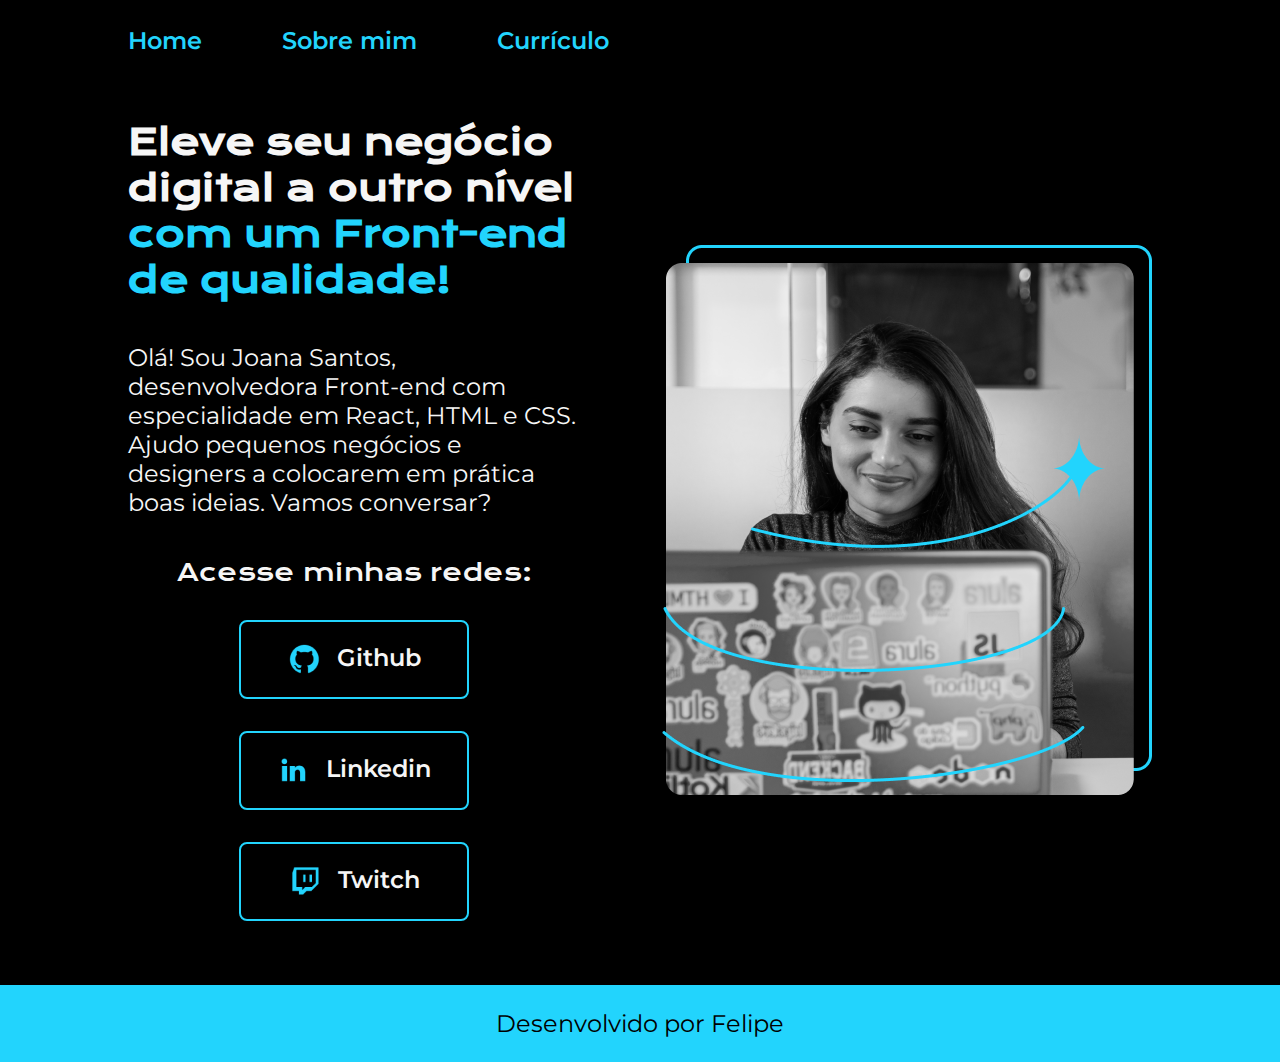
==== index.html @ f92848f3 "Add files via upload" ====
<!DOCTYPE html>
<html lang="pt-br">
<head>
    <meta charset="UTF-8">
    <meta name="viewport" content="width=device-width, initial-scale=1.0">
    <title>Portfolio</title>
    <link rel="stylesheet" href="./styles/style.css">
</head>
<body>
    <header class="cabecalho">
        <nav class="cabecalho__menu">
            <a class="cabecalho__menu__link" href="index.html">Home</a>
            <a class="cabecalho__menu__link" href="about.html">Sobre mim</a>
            <a class="cabecalho__menu__link" href="curriculo.html">Currículo</a>   
        </nav>
    </header>
    <main class="apresentacao">
        <section class="apresentacao__conteudo">
            <h1 class="apresentacao__conteudo__titulo">Eleve seu negócio digital a outro nível <strong class="titulo__destaque">com um Front-end de qualidade!</strong></h1>
            <p class="apresentacao__conteudo__texto">Olá! Sou Joana Santos, desenvolvedora Front-end com especialidade em React, HTML e CSS. Ajudo pequenos negócios e designers a colocarem em prática boas ideias. Vamos conversar?</p>
            <div class="apresentacao__links">
                <h2 class="apresentacao__links__subtitulo">Acesse minhas redes:</h2>
                <a class="apresentacao__links__navegacao" href="https://github.com/rafaballerini">
                    <img src="assets/github.png">
                    Github
                </a>
                <a class="apresentacao__links__navegacao" href="https://linkedin.com/in/rafaellaballerini">
                    <img src="assets/linkedin.png">
                    Linkedin
                </a>
                <a class="apresentacao__links__navegacao" href="https://twitch.tv/guilimadev">
                    <img src="assets/twitch.png">
                    Twitch
                </a>
            </div>
        </section>
        <img class="apresentacao__imagem" src="assets/Joana.png" alt="Foto">
    </main>
    <footer class="rodape">
        <p>Desenvolvido por Felipe</p>
    </footer>
</body>
</html>
---- styles/style.css ----
@import url('https://fonts.googleapis.com/css2?family=Krona+One&family=Montserrat:wght@400;600&display=swap');

:root {
    --cor-primaria: #000000;
    --cor-secundaria: #F6F6F6;
    --cor-terciaria: #22D4FD;
    --cor-hover: #272727;

    --fonte-primaria: 'Krona One', sans-serif;
    --fonte-secundaria: 'Montserrat', sans-serif;
}

* {
    margin: 0;
    padding: 0;
}

body {
    box-sizing: border-box;
    background-color: var(--cor-primaria);
    color: var(--cor-secundaria);
}

.cabecalho {
    padding: 2% 0 0 10%;
}

.cabecalho__menu {
    display: flex;
    gap: 80px;
}

.cabecalho__menu__link {
    font-family: var(--fonte-secundaria);
    font-size: 1.5rem;
    font-weight: 600;
    color: var(--cor-terciaria);
    text-decoration: none;
}

.apresentacao {
    padding: 5% 10%;
    display: flex;
    align-items: center;
    justify-content: space-between;
    gap: 82px;
}

.apresentacao__conteudo {
    width: 50%;
    display: flex;
    flex-direction: column;
    gap: 40px;
}

.apresentacao__conteudo__titulo {
    font-size: 2.25rem;
    font-family: var(--fonte-primaria);
}

.titulo__destaque {
    color: var(--cor-terciaria);
}

.apresentacao__conteudo__texto {   
    font-size: 1.5rem;
    font-family: var(--fonte-secundaria);
    text-decoration: none;
}

.apresentacao__links__subtitulo {
    font-family: var(--fonte-primaria);
    font-weight: 400;
    font-size: 1.5rem;
}

.apresentacao__links {
    display: flex;
    flex-direction: column;
    justify-content: space-between;
    align-items: center;
    gap: 32px;
}

.apresentacao__links__navegacao {
    display: flex;
    justify-content: center;
    gap: 16px;
    border: 2px solid var(--cor-terciaria);
    width: 50%;
    text-align: center;
    border-radius: 8px;
    font-size: 1.5rem;
    font-weight: 600;
    padding: 21.5px 0;
    text-decoration: none;
    color: var(--cor-secundaria);
    font-family: var(--fonte-secundaria);
}

.apresentacao__links__navegacao:hover {
    background-color: var(--cor-hover);
    padding: 3%;
}

.apresentacao__imagem {
    width: 50%;
}

.apresentacao__link_curriculo {
    text-decoration: none;
    color: var(--cor-terciaria);
}

.rodape {
    padding: 24px;
    color: var(--cor-primaria);
    background-color: var(--cor-terciaria);
    text-align: center;
    font-family: var(--fonte-secundaria);
    font-size: 1.5rem;
    font-weight: 400;
}

@media (max-width: 1200px) {
    .cabecalho {
        padding: 6% 0%;
        
    }

    .cabecalho__menu {
        justify-content: center;
    }

    .apresentacao {
        flex-direction: column-reverse;
        padding: 5%;
    }

    .apresentacao__conteudo {
        width: auto;
    }
}
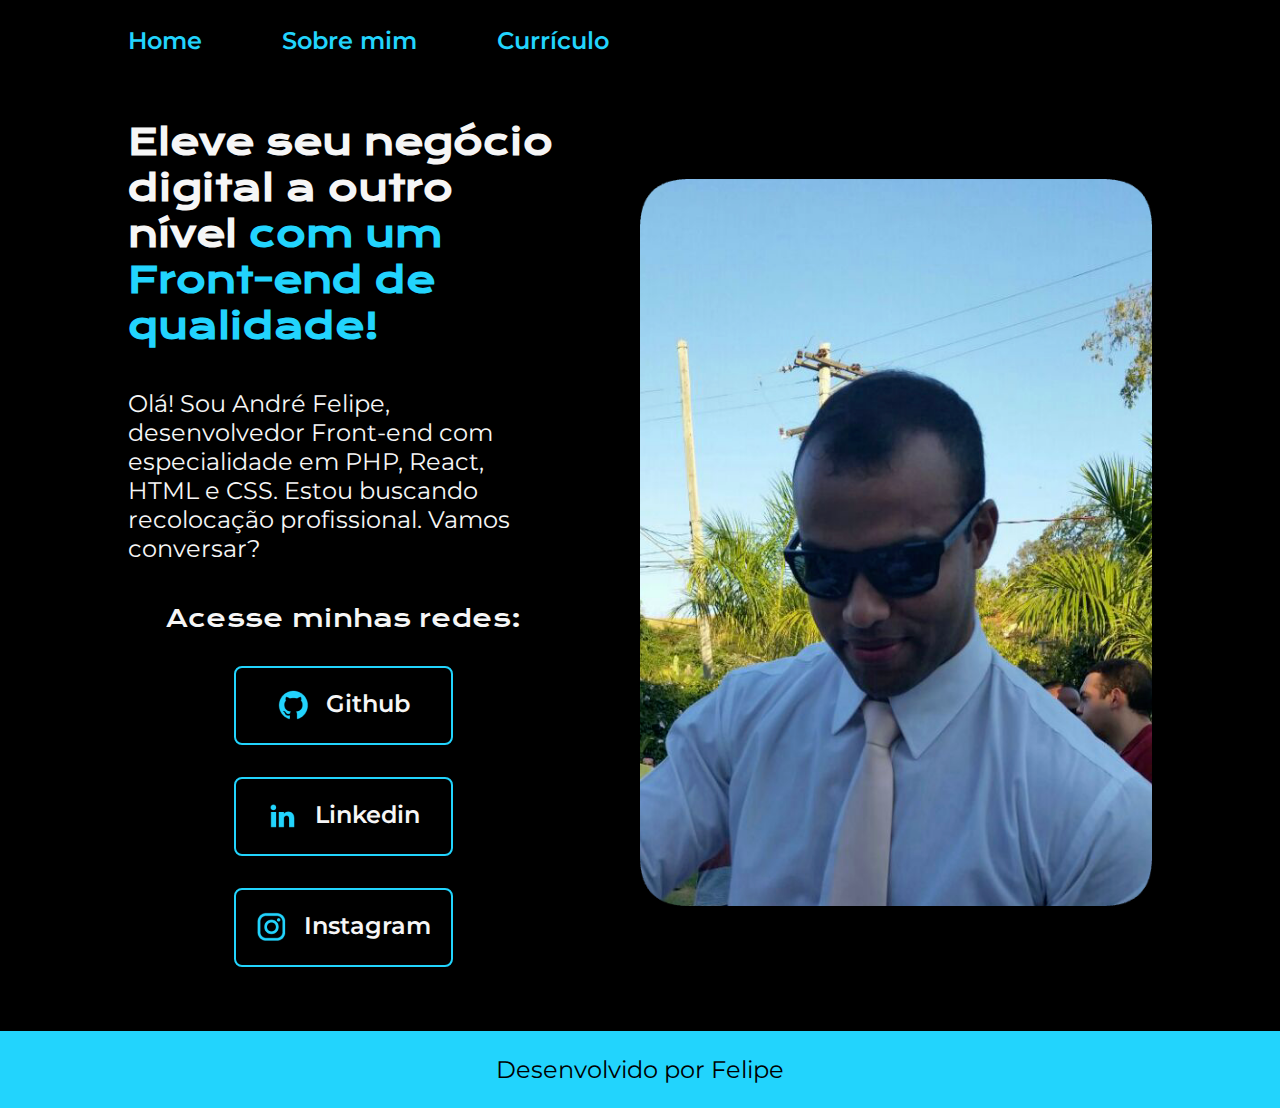
==== commit 901dcbf1: "inserido imagem e descrião" ====
--- a/index.html
+++ b/index.html
@@ -17,24 +17,24 @@
     <main class="apresentacao">
         <section class="apresentacao__conteudo">
             <h1 class="apresentacao__conteudo__titulo">Eleve seu negócio digital a outro nível <strong class="titulo__destaque">com um Front-end de qualidade!</strong></h1>
-            <p class="apresentacao__conteudo__texto">Olá! Sou Joana Santos, desenvolvedora Front-end com especialidade em React, HTML e CSS. Ajudo pequenos negócios e designers a colocarem em prática boas ideias. Vamos conversar?</p>
+            <p class="apresentacao__conteudo__texto">Olá! Sou André Felipe, desenvolvedor Front-end com especialidade em PHP, React, HTML e CSS. Estou buscando recolocação profissional. Vamos conversar?</p>
             <div class="apresentacao__links">
                 <h2 class="apresentacao__links__subtitulo">Acesse minhas redes:</h2>
-                <a class="apresentacao__links__navegacao" href="https://github.com/rafaballerini">
+                <a class="apresentacao__links__navegacao" href="https://github.com/felipepsrj" target="_blank">
                     <img src="assets/github.png">
                     Github
                 </a>
-                <a class="apresentacao__links__navegacao" href="https://linkedin.com/in/rafaellaballerini">
+                <a class="apresentacao__links__navegacao" href="https://linkedin.com/in/andrefeliperj" target="_blank">
                     <img src="assets/linkedin.png">
                     Linkedin
                 </a>
-                <a class="apresentacao__links__navegacao" href="https://twitch.tv/guilimadev">
-                    <img src="assets/twitch.png">
-                    Twitch
+                <a class="apresentacao__links__navegacao" href="https://instagram.com/andrefeliperj_" target="_blank">
+                    <img src="assets/instagram.png">
+                    Instagram
                 </a>
             </div>
         </section>
-        <img class="apresentacao__imagem" src="assets/Joana.png" alt="Foto">
+        <img class="apresentacao__imagem" src="assets/oculos-felipe.png" alt="Foto inicial">
     </main>
     <footer class="rodape">
         <p>Desenvolvido por Felipe</p>
--- a/styles/style.css
+++ b/styles/style.css
@@ -107,6 +107,13 @@
     width: 50%;
 }
 
+.apresentacao__imagem__curriculo {
+    width: 20%;
+    display: flex;
+    flex-direction: column;
+    gap: 40px;
+}
+
 .apresentacao__link_curriculo {
     text-decoration: none;
     color: var(--cor-terciaria);
@@ -122,6 +129,7 @@
     font-weight: 400;
 }
 
+
 @media (max-width: 1200px) {
     .cabecalho {
         padding: 6% 0%;
@@ -130,6 +138,7 @@
 
     .cabecalho__menu {
         justify-content: center;
+        gap: 40px;
     }
 
     .apresentacao {
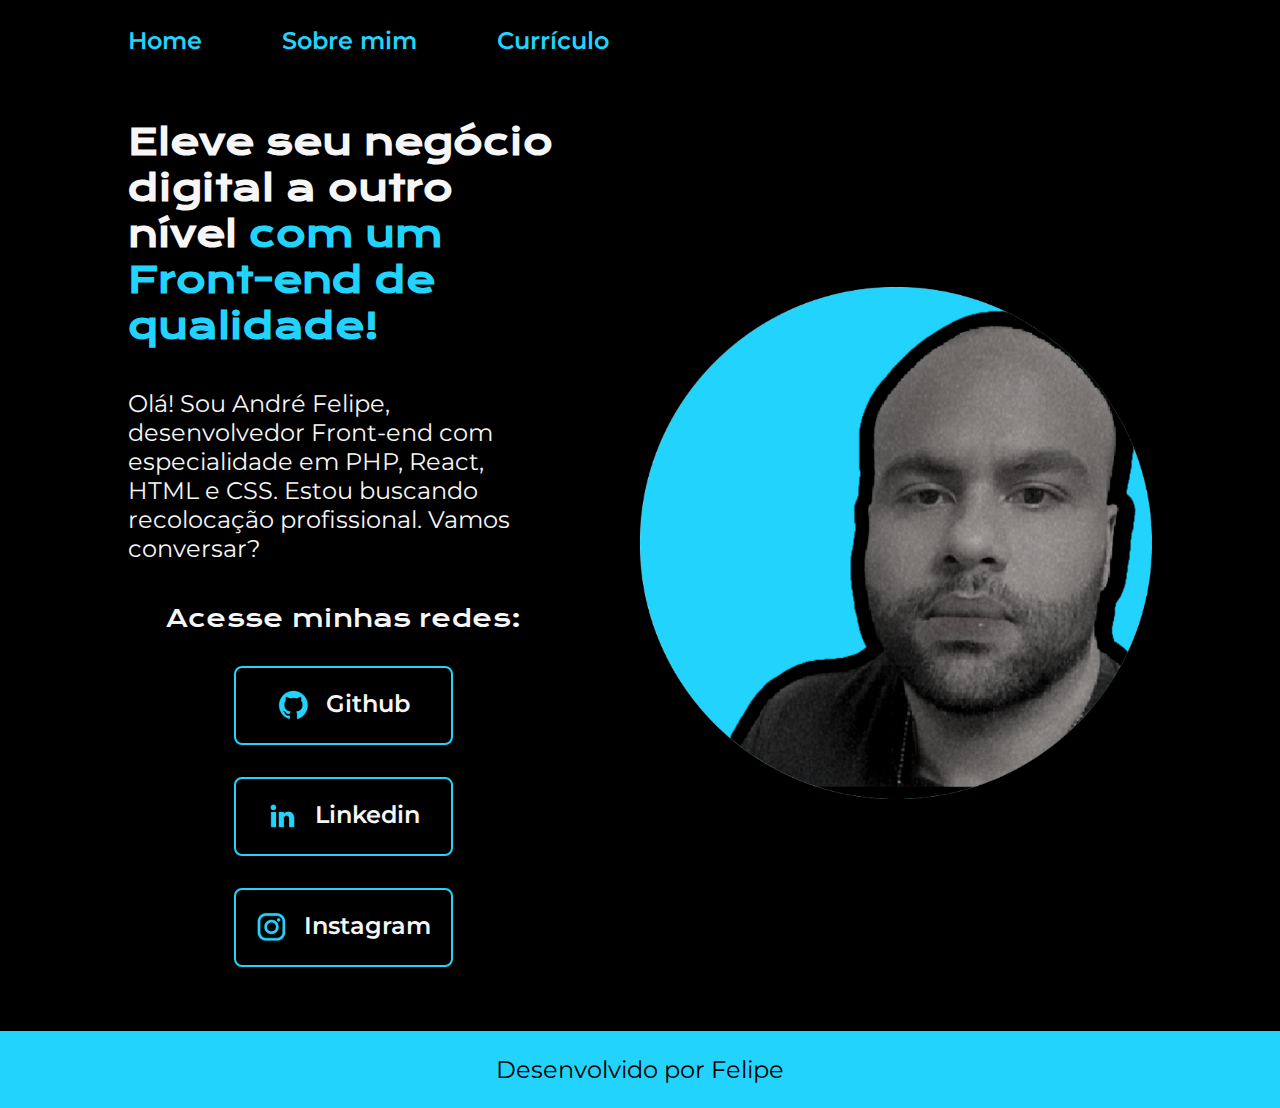
==== commit bff45424: "Add files via upload" ====
--- a/index.html
+++ b/index.html
@@ -34,7 +34,7 @@
                 </a>
             </div>
         </section>
-        <img class="apresentacao__imagem" src="assets/oculos-felipe.png" alt="Foto inicial">
+        <img class="apresentacao__imagem" src="./assets/perfil.png" alt="Foto de perfil">
     </main>
     <footer class="rodape">
         <p>Desenvolvido por Felipe</p>
--- a/styles/style.css
+++ b/styles/style.css
@@ -107,13 +107,6 @@
     width: 50%;
 }
 
-.apresentacao__imagem__curriculo {
-    width: 20%;
-    display: flex;
-    flex-direction: column;
-    gap: 40px;
-}
-
 .apresentacao__link_curriculo {
     text-decoration: none;
     color: var(--cor-terciaria);
